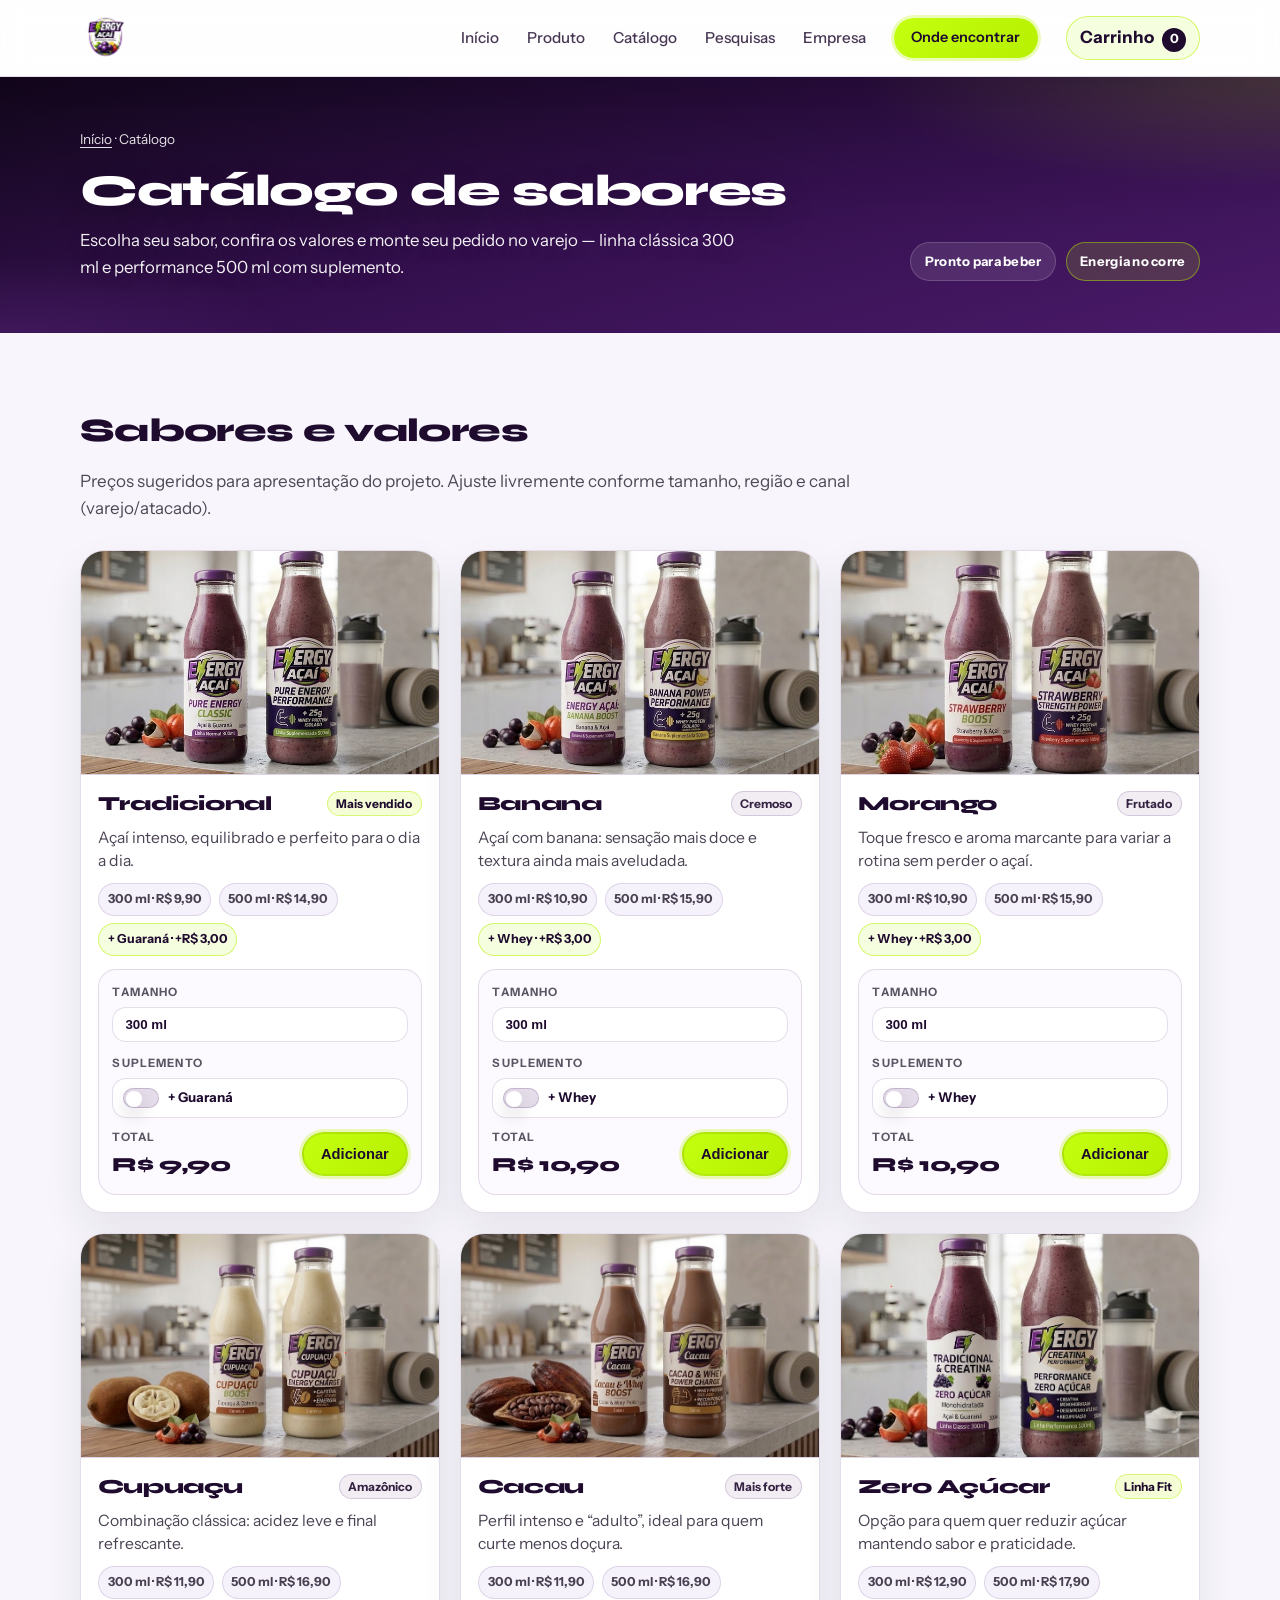
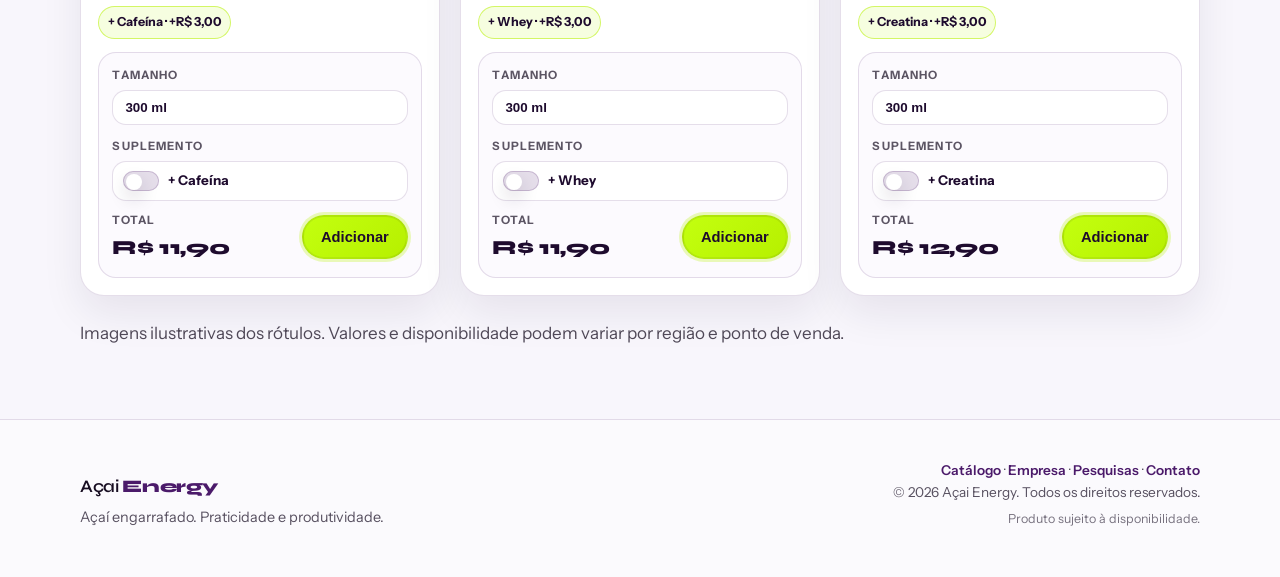
==== catalogo.html @ 5d950929 "Catalogo e pesquisas" ====
<!DOCTYPE html>
<html lang="pt-BR">
<head>
  <meta charset="UTF-8" />
  <meta name="viewport" content="width=device-width, initial-scale=1.0" />
  <meta name="description" content="Catálogo de sabores Açai Energy: opções, tamanhos e preços. Espaços prontos para adicionar imagens." />
  <title>Catálogo | Açai Energy</title>
  <link rel="preconnect" href="https://fonts.googleapis.com" />
  <link rel="preconnect" href="https://fonts.gstatic.com" crossorigin />
  <link href="https://fonts.googleapis.com/css2?family=Instrument+Sans:ital,wght@0,400..700;1,400..700&family=Syne:wght@500;600;700;800&display=swap" rel="stylesheet" />
  <link rel="stylesheet" href="css/styles.css" />
  <link rel="icon" href="data:image/svg+xml,<svg xmlns='http://www.w3.org/2000/svg' viewBox='0 0 32 32'><circle cx='16' cy='16' r='14' fill='%234c1f6d'/><path fill='%23bff400' d='M18 6l-2 8h4l-6 14 2-9H12l6-13z'/></svg>" />
</head>
<body class="page-catalogo">
  <a class="skip-link" href="#conteudo-principal">Pular para o conteúdo principal</a>

  <header class="site-header">
    <div class="wrap header-inner">
      <a class="logo" href="index.html" aria-label="Energy Açaí — página inicial">
        <img
          class="logo-img"
          src="assets/logo-energy-acai.png"
          width="200"
          height="200"
          alt="Energy Açaí — Do corpo para sua rotina."
        />
      </a>
      <nav class="nav" aria-label="Principal">
        <a href="index.html">Início</a>
        <a href="index.html#produto">Produto</a>
        <a href="catalogo.html" aria-current="page">Catálogo</a>
        <a href="pesquisas.html">Pesquisas</a>
        <a href="empresa.html">Empresa</a>
        <a class="nav-cta" href="index.html#contato">Onde encontrar</a>
        <button class="cart-link" type="button" id="cart-open" aria-label="Abrir carrinho">
          Carrinho <span class="cart-count" id="cart-count">0</span>
        </button>
      </nav>
      <button type="button" class="menu-toggle" aria-expanded="false" aria-label="Abrir menu">
        <span></span><span></span><span></span>
      </button>
    </div>
  </header>

  <main id="conteudo-principal">
    <header class="catalog-hero">
      <div class="wrap catalog-hero-inner">
        <div>
          <p class="page-breadcrumb"><a href="index.html">Início</a> · Catálogo</p>
          <h1>Catálogo de sabores</h1>
          <p class="catalog-sub">
            Escolha seu sabor, confira os valores e monte seu pedido no varejo — linha clássica 300 ml e performance 500 ml com suplemento.
          </p>
        </div>
        <div class="catalog-badges" aria-label="Destaques">
          <span class="badge">Pronto para beber</span>
          <span class="badge badge--lime">Energia no corre</span>
        </div>
      </div>
    </header>

    <section class="catalog-section" aria-labelledby="sabores-titulo">
      <div class="wrap">
        <h2 id="sabores-titulo" class="catalog-title">Sabores e valores</h2>
        <p class="catalog-intro">
          Preços sugeridos para apresentação do projeto. Ajuste livremente conforme tamanho, região e canal (varejo/atacado).
        </p>

        <div class="catalog-grid">
          <article class="catalog-card" data-flavor="Tradicional" data-base300="9.90" data-base500="14.90" data-supp-name="Guaraná" data-supp-extra="3.00">
            <div class="catalog-img-slot">
              <img src="assets/catalogo/tradicional.png" width="800" height="500" alt="Açai Energy Tradicional — garrafas 300 ml e 500 ml com guaraná" loading="lazy" decoding="async" />
            </div>
            <div class="catalog-card-body">
              <div class="catalog-card-top">
                <h3>Tradicional</h3>
                <span class="tag">Mais vendido</span>
              </div>
              <p class="catalog-desc">Açaí intenso, equilibrado e perfeito para o dia a dia.</p>
              <div class="catalog-price-chips" aria-label="Preços Tradicional">
                <span class="chip">300 ml · R$ 9,90</span>
                <span class="chip">500 ml · R$ 14,90</span>
                <span class="chip chip--supp">+ Guaraná · +R$ 3,00</span>
              </div>

              <form class="buy-box" aria-label="Comprar Tradicional no varejo">
                <div class="buy-row">
                  <label class="buy-field">
                    <span class="buy-label">Tamanho</span>
                    <select class="buy-select" name="size" aria-label="Tamanho">
                      <option value="300">300 ml</option>
                      <option value="500">500 ml</option>
                    </select>
                  </label>
                  <label class="buy-field buy-field--toggle">
                    <span class="buy-label">Suplemento</span>
                    <span class="toggle">
                      <input class="buy-supp" type="checkbox" name="supp" />
                      <span class="toggle-ui" aria-hidden="true"></span>
                      <span class="toggle-text">+ Guaraná</span>
                    </span>
                  </label>
                </div>
                <div class="buy-row buy-row--bottom">
                  <div class="buy-price" aria-label="Preço">
                    <span class="buy-price-label">Total</span>
                    <strong class="buy-price-value" data-price>R$ 9,90</strong>
                  </div>
                  <button class="btn btn-primary buy-btn" type="button" data-add-to-cart>Adicionar</button>
                </div>
              </form>
            </div>
          </article>

          <article class="catalog-card" data-flavor="Banana" data-base300="10.90" data-base500="15.90" data-supp-name="Whey" data-supp-extra="3.00">
            <div class="catalog-img-slot">
              <img src="assets/catalogo/banana.png" width="800" height="500" alt="Açai Energy Banana — garrafas com opção whey protein" loading="lazy" decoding="async" />
            </div>
            <div class="catalog-card-body">
              <div class="catalog-card-top">
                <h3>Banana</h3>
                <span class="tag tag--soft">Cremoso</span>
              </div>
              <p class="catalog-desc">Açaí com banana: sensação mais doce e textura ainda mais aveludada.</p>
              <div class="catalog-price-chips" aria-label="Preços Banana">
                <span class="chip">300 ml · R$ 10,90</span>
                <span class="chip">500 ml · R$ 15,90</span>
                <span class="chip chip--supp">+ Whey · +R$ 3,00</span>
              </div>

              <form class="buy-box" aria-label="Comprar Banana no varejo">
                <div class="buy-row">
                  <label class="buy-field">
                    <span class="buy-label">Tamanho</span>
                    <select class="buy-select" name="size" aria-label="Tamanho">
                      <option value="300">300 ml</option>
                      <option value="500">500 ml</option>
                    </select>
                  </label>
                  <label class="buy-field buy-field--toggle">
                    <span class="buy-label">Suplemento</span>
                    <span class="toggle">
                      <input class="buy-supp" type="checkbox" name="supp" />
                      <span class="toggle-ui" aria-hidden="true"></span>
                      <span class="toggle-text">+ Whey</span>
                    </span>
                  </label>
                </div>
                <div class="buy-row buy-row--bottom">
                  <div class="buy-price" aria-label="Preço">
                    <span class="buy-price-label">Total</span>
                    <strong class="buy-price-value" data-price>R$ 10,90</strong>
                  </div>
                  <button class="btn btn-primary buy-btn" type="button" data-add-to-cart>Adicionar</button>
                </div>
              </form>
            </div>
          </article>

          <article class="catalog-card" data-flavor="Morango" data-base300="10.90" data-base500="15.90" data-supp-name="Whey" data-supp-extra="3.00">
            <div class="catalog-img-slot">
              <img src="assets/catalogo/morango.png" width="800" height="500" alt="Açai Energy Morango — garrafas Strawberry Boost e Strength Power" loading="lazy" decoding="async" />
            </div>
            <div class="catalog-card-body">
              <div class="catalog-card-top">
                <h3>Morango</h3>
                <span class="tag tag--soft">Frutado</span>
              </div>
              <p class="catalog-desc">Toque fresco e aroma marcante para variar a rotina sem perder o açaí.</p>
              <div class="catalog-price-chips" aria-label="Preços Morango">
                <span class="chip">300 ml · R$ 10,90</span>
                <span class="chip">500 ml · R$ 15,90</span>
                <span class="chip chip--supp">+ Whey · +R$ 3,00</span>
              </div>

              <form class="buy-box" aria-label="Comprar Morango no varejo">
                <div class="buy-row">
                  <label class="buy-field">
                    <span class="buy-label">Tamanho</span>
                    <select class="buy-select" name="size" aria-label="Tamanho">
                      <option value="300">300 ml</option>
                      <option value="500">500 ml</option>
                    </select>
                  </label>
                  <label class="buy-field buy-field--toggle">
                    <span class="buy-label">Suplemento</span>
                    <span class="toggle">
                      <input class="buy-supp" type="checkbox" name="supp" />
                      <span class="toggle-ui" aria-hidden="true"></span>
                      <span class="toggle-text">+ Whey</span>
                    </span>
                  </label>
                </div>
                <div class="buy-row buy-row--bottom">
                  <div class="buy-price" aria-label="Preço">
                    <span class="buy-price-label">Total</span>
                    <strong class="buy-price-value" data-price>R$ 10,90</strong>
                  </div>
                  <button class="btn btn-primary buy-btn" type="button" data-add-to-cart>Adicionar</button>
                </div>
              </form>
            </div>
          </article>

          <article class="catalog-card" data-flavor="Cupuaçu" data-base300="11.90" data-base500="16.90" data-supp-name="Cafeína" data-supp-extra="3.00">
            <div class="catalog-img-slot">
              <img src="assets/catalogo/cupuacu.png" width="800" height="500" alt="Açai Energy Cupuaçu — garrafas com cafeína" loading="lazy" decoding="async" />
            </div>
            <div class="catalog-card-body">
              <div class="catalog-card-top">
                <h3>Cupuaçu</h3>
                <span class="tag tag--soft">Amazônico</span>
              </div>
              <p class="catalog-desc">Combinação clássica: acidez leve e final refrescante.</p>
              <div class="catalog-price-chips" aria-label="Preços Cupuaçu">
                <span class="chip">300 ml · R$ 11,90</span>
                <span class="chip">500 ml · R$ 16,90</span>
                <span class="chip chip--supp">+ Cafeína · +R$ 3,00</span>
              </div>

              <form class="buy-box" aria-label="Comprar Cupuaçu no varejo">
                <div class="buy-row">
                  <label class="buy-field">
                    <span class="buy-label">Tamanho</span>
                    <select class="buy-select" name="size" aria-label="Tamanho">
                      <option value="300">300 ml</option>
                      <option value="500">500 ml</option>
                    </select>
                  </label>
                  <label class="buy-field buy-field--toggle">
                    <span class="buy-label">Suplemento</span>
                    <span class="toggle">
                      <input class="buy-supp" type="checkbox" name="supp" />
                      <span class="toggle-ui" aria-hidden="true"></span>
                      <span class="toggle-text">+ Cafeína</span>
                    </span>
                  </label>
                </div>
                <div class="buy-row buy-row--bottom">
                  <div class="buy-price" aria-label="Preço">
                    <span class="buy-price-label">Total</span>
                    <strong class="buy-price-value" data-price>R$ 11,90</strong>
                  </div>
                  <button class="btn btn-primary buy-btn" type="button" data-add-to-cart>Adicionar</button>
                </div>
              </form>
            </div>
          </article>

          <article class="catalog-card" data-flavor="Cacau" data-base300="11.90" data-base500="16.90" data-supp-name="Whey" data-supp-extra="3.00">
            <div class="catalog-img-slot">
              <img src="assets/catalogo/cacau.png" width="800" height="500" alt="Açai Energy Cacau — garrafas com whey protein" loading="lazy" decoding="async" />
            </div>
            <div class="catalog-card-body">
              <div class="catalog-card-top">
                <h3>Cacau</h3>
                <span class="tag tag--soft">Mais forte</span>
              </div>
              <p class="catalog-desc">Perfil intenso e “adulto”, ideal para quem curte menos doçura.</p>
              <div class="catalog-price-chips" aria-label="Preços Cacau">
                <span class="chip">300 ml · R$ 11,90</span>
                <span class="chip">500 ml · R$ 16,90</span>
                <span class="chip chip--supp">+ Whey · +R$ 3,00</span>
              </div>

              <form class="buy-box" aria-label="Comprar Cacau no varejo">
                <div class="buy-row">
                  <label class="buy-field">
                    <span class="buy-label">Tamanho</span>
                    <select class="buy-select" name="size" aria-label="Tamanho">
                      <option value="300">300 ml</option>
                      <option value="500">500 ml</option>
                    </select>
                  </label>
                  <label class="buy-field buy-field--toggle">
                    <span class="buy-label">Suplemento</span>
                    <span class="toggle">
                      <input class="buy-supp" type="checkbox" name="supp" />
                      <span class="toggle-ui" aria-hidden="true"></span>
                      <span class="toggle-text">+ Whey</span>
                    </span>
                  </label>
                </div>
                <div class="buy-row buy-row--bottom">
                  <div class="buy-price" aria-label="Preço">
                    <span class="buy-price-label">Total</span>
                    <strong class="buy-price-value" data-price>R$ 11,90</strong>
                  </div>
                  <button class="btn btn-primary buy-btn" type="button" data-add-to-cart>Adicionar</button>
                </div>
              </form>
            </div>
          </article>

          <article class="catalog-card" data-flavor="Zero Açúcar" data-base300="12.90" data-base500="17.90" data-supp-name="Creatina" data-supp-extra="3.00">
            <div class="catalog-img-slot">
              <img src="assets/catalogo/zero-acucar.png" width="800" height="500" alt="Açai Energy Zero Açúcar — linha com creatina" loading="lazy" decoding="async" />
            </div>
            <div class="catalog-card-body">
              <div class="catalog-card-top">
                <h3>Zero Açúcar</h3>
                <span class="tag">Linha Fit</span>
              </div>
              <p class="catalog-desc">Opção para quem quer reduzir açúcar mantendo sabor e praticidade.</p>
              <div class="catalog-price-chips" aria-label="Preços Zero Açúcar">
                <span class="chip">300 ml · R$ 12,90</span>
                <span class="chip">500 ml · R$ 17,90</span>
                <span class="chip chip--supp">+ Creatina · +R$ 3,00</span>
              </div>

              <form class="buy-box" aria-label="Comprar Zero Açúcar no varejo">
                <div class="buy-row">
                  <label class="buy-field">
                    <span class="buy-label">Tamanho</span>
                    <select class="buy-select" name="size" aria-label="Tamanho">
                      <option value="300">300 ml</option>
                      <option value="500">500 ml</option>
                    </select>
                  </label>
                  <label class="buy-field buy-field--toggle">
                    <span class="buy-label">Suplemento</span>
                    <span class="toggle">
                      <input class="buy-supp" type="checkbox" name="supp" />
                      <span class="toggle-ui" aria-hidden="true"></span>
                      <span class="toggle-text">+ Creatina</span>
                    </span>
                  </label>
                </div>
                <div class="buy-row buy-row--bottom">
                  <div class="buy-price" aria-label="Preço">
                    <span class="buy-price-label">Total</span>
                    <strong class="buy-price-value" data-price>R$ 12,90</strong>
                  </div>
                  <button class="btn btn-primary buy-btn" type="button" data-add-to-cart>Adicionar</button>
                </div>
              </form>
            </div>
          </article>
        </div>

        <p class="catalog-intro" style="margin-top: 1.5rem; margin-bottom: 0;">
          Imagens ilustrativas dos rótulos. Valores e disponibilidade podem variar por região e ponto de venda.
        </p>
      </div>
    </section>
  </main>

  <aside class="cart-drawer" id="cart-drawer" aria-label="Carrinho" aria-hidden="true">
    <div class="cart-panel" role="dialog" aria-modal="true" aria-labelledby="cart-title">
      <div class="cart-header">
        <h2 id="cart-title">Carrinho (varejo)</h2>
        <button class="cart-close" type="button" id="cart-close" aria-label="Fechar carrinho">Fechar</button>
      </div>

      <div class="cart-body">
        <ul class="cart-items" id="cart-items" aria-label="Itens do carrinho"></ul>

        <div class="cart-summary" aria-label="Resumo">
          <div class="cart-total">
            <span>Total</span>
            <strong id="cart-total">R$ 0,00</strong>
          </div>
          <p class="cart-hint">Finalização via WhatsApp (sem pagamento integrado).</p>
        </div>

        <form class="checkout" id="checkout" aria-label="Dados para entrega">
          <div class="checkout-grid">
            <label class="checkout-field">
              <span>Nome</span>
              <input type="text" name="nome" placeholder="Seu nome" autocomplete="name" />
            </label>
            <label class="checkout-field">
              <span>Telefone</span>
              <input type="tel" name="telefone" placeholder="(DDD) 9xxxx-xxxx" autocomplete="tel" />
            </label>
            <label class="checkout-field checkout-field--full">
              <span>Endereço</span>
              <input type="text" name="endereco" placeholder="Rua, número, bairro, cidade" autocomplete="street-address" />
            </label>
          </div>

          <div class="checkout-actions">
            <button class="btn btn-ghost" type="button" id="cart-clear">Limpar</button>
            <button class="btn btn-primary" type="button" id="checkout-whatsapp">Finalizar no WhatsApp</button>
          </div>
          <p class="checkout-note">
            Dica: troque o número do WhatsApp no arquivo <code>js/main.js</code> quando tiver o contato oficial.
          </p>
        </form>
      </div>
    </div>
  </aside>

  <footer class="site-footer">
    <div class="wrap footer-grid">
      <div class="footer-brand">
        <span class="logo-text logo-text--footer">Açai <strong>Energy</strong></span>
        <p class="footer-tag">Açaí engarrafado. Praticidade e produtividade.</p>
      </div>
      <div class="footer-meta">
        <p><a href="catalogo.html">Catálogo</a> · <a href="empresa.html">Empresa</a> · <a href="pesquisas.html">Pesquisas</a> · <a href="index.html#contato">Contato</a></p>
        <p>© <span id="year"></span> Açai Energy. Todos os direitos reservados.</p>
        <p class="footer-small">Produto sujeito à disponibilidade.</p>
      </div>
    </div>
  </footer>

  <script src="js/main.js"></script>
</body>
</html>
---- css/styles.css ----
/* Açai Energy — design tokens (paleta alinhada à logo Energy Açaí) */
:root {
  --purple-deep: #1e0b2e;
  --purple: #4b1a6a;
  --purple-soft: #7a39a3;
  --purple-mid: #34104e;
  --lime: #b7f000;
  --lime-dim: #7fb514;
  --white: #ffffff;
  --ink: #180e22;
  --muted: rgba(24, 14, 34, 0.72);
  --surface: #f8f6fc;
  --surface-soft: #f1ecf9;
  --stroke: rgba(75, 26, 106, 0.14);
  --radius: 14px;
  --radius-lg: 24px;
  --shadow: 0 24px 60px rgba(30, 11, 46, 0.28);
  --glow: 0 0 0 3px rgba(183, 240, 0, 0.28);
  --font-display: "Syne", system-ui, sans-serif;
  --font-body: "Instrument Sans", system-ui, sans-serif;
  --header-h: 76px;
}

*,
*::before,
*::after {
  box-sizing: border-box;
}

html {
  scroll-behavior: smooth;
}

body {
  margin: 0;
  font-family: var(--font-body);
  font-size: 1.0625rem;
  line-height: 1.6;
  color: var(--ink);
  background:
    radial-gradient(ellipse at top right, rgba(183, 240, 0, 0.08), transparent 40%),
    radial-gradient(ellipse at bottom left, rgba(122, 57, 163, 0.12), transparent 50%),
    var(--surface);
  -webkit-font-smoothing: antialiased;
}

img {
  max-width: 100%;
  height: auto;
  display: block;
}

a {
  color: inherit;
  text-decoration: none;
}

.wrap {
  width: min(1120px, 100% - 2.5rem);
  margin-inline: auto;
}

/* Header */
.site-header {
  position: sticky;
  top: 0;
  z-index: 100;
  background: color-mix(in srgb, var(--white) 90%, transparent);
  backdrop-filter: blur(12px);
  border-bottom: 1px solid var(--stroke);
  box-shadow: 0 10px 24px rgba(30, 11, 46, 0.06);
}

.header-inner {
  display: flex;
  align-items: center;
  justify-content: space-between;
  min-height: var(--header-h);
  gap: 1rem;
}

.logo {
  display: flex;
  align-items: center;
  line-height: 0;
}

.logo-img {
  height: 52px;
  width: auto;
  object-fit: contain;
  display: block;
}

.nav {
  display: flex;
  align-items: center;
  gap: 1.75rem;
}

.nav a:not(.nav-cta) {
  font-weight: 500;
  font-size: 0.95rem;
  color: color-mix(in srgb, var(--purple-deep) 82%, white);
  transition: color 0.2s;
}

.nav a:not(.nav-cta):hover {
  color: var(--purple);
}

.nav-cta {
  font-weight: 600;
  font-size: 0.9rem;
  padding: 0.55rem 1.1rem;
  border-radius: 999px;
  background: linear-gradient(135deg, #c3ff0f 0%, var(--lime) 100%);
  color: var(--purple-deep) !important;
  box-shadow: var(--glow);
  transition: transform 0.2s, box-shadow 0.2s, filter 0.2s;
}

.nav-cta:hover {
  transform: translateY(-1px);
  box-shadow: 0 8px 28px rgba(183, 240, 0, 0.45);
  filter: saturate(1.05);
}

.menu-toggle {
  display: none;
  flex-direction: column;
  gap: 5px;
  padding: 0.5rem;
  border: none;
  background: transparent;
  cursor: pointer;
}

.menu-toggle span {
  display: block;
  width: 22px;
  height: 2px;
  background: var(--ink);
  border-radius: 2px;
  transition: transform 0.25s, opacity 0.25s;
}


/* Hero */
.hero {
  position: relative;
  padding: clamp(2.5rem, 6vw, 5rem) 0 clamp(4rem, 10vw, 7rem);
  overflow: hidden;
}

.hero-bg {
  position: absolute;
  inset: 0;
  background:
    radial-gradient(ellipse 75% 55% at 72% 5%, rgba(76, 31, 109, 0.2), transparent 52%),
    radial-gradient(ellipse 45% 38% at 8% 85%, rgba(183, 240, 0, 0.2), transparent 48%),
    linear-gradient(180deg, var(--surface) 0%, color-mix(in srgb, var(--surface) 78%, var(--purple)) 100%);
  pointer-events: none;
}

.hero-grid {
  position: relative;
  display: grid;
  grid-template-columns: 1fr 1fr;
  gap: 3rem;
  align-items: center;
}

.eyebrow {
  font-size: 0.8rem;
  font-weight: 700;
  text-transform: uppercase;
  letter-spacing: 0.14em;
  color: color-mix(in srgb, var(--purple-soft) 78%, var(--purple-deep));
  margin: 0 0 0.75rem;
}

.hero-copy h1 {
  font-family: var(--font-display);
  font-size: clamp(2.35rem, 4.5vw, 3.65rem);
  font-weight: 800;
  line-height: 1.05;
  letter-spacing: -0.03em;
  margin: 0 0 1.25rem;
  color: var(--purple-deep);
}

.hl {
  background: linear-gradient(120deg, var(--lime) 0%, color-mix(in srgb, var(--lime) 70%, white) 100%);
  padding: 0 0.12em;
  border-radius: 0.08em;
  box-decoration-break: clone;
  -webkit-box-decoration-break: clone;
}

.lead {
  font-size: 1.125rem;
  color: color-mix(in srgb, var(--ink) 74%, white);
  max-width: 34ch;
  margin: 0 0 1.75rem;
}

.hero-actions {
  display: flex;
  flex-wrap: wrap;
  gap: 0.75rem;
  margin-bottom: 2rem;
}

.btn {
  display: inline-flex;
  align-items: center;
  justify-content: center;
  padding: 0.85rem 1.35rem;
  border-radius: 999px;
  font-weight: 600;
  font-size: 0.95rem;
  border: 2px solid transparent;
  transition: transform 0.2s, background 0.2s, border-color 0.2s, color 0.2s;
  cursor: pointer;
}

.btn-primary {
  background: linear-gradient(135deg, #c3ff0f 0%, var(--lime) 100%);
  color: var(--purple-deep);
  border-color: rgba(24, 14, 34, 0.08);
  box-shadow: var(--glow);
}

.btn-primary:hover {
  background: #d2ff3e;
  border-color: rgba(24, 14, 34, 0.12);
  transform: translateY(-2px);
}

.btn-ghost {
  background: color-mix(in srgb, var(--white) 82%, transparent);
  border-color: var(--stroke);
  color: var(--purple-deep);
}

.btn-ghost:hover {
  border-color: color-mix(in srgb, var(--purple) 55%, black);
  background: rgba(76, 31, 109, 0.08);
}

.btn-lg {
  padding: 1rem 1.5rem;
  font-size: 1rem;
}

.hero-stats {
  list-style: none;
  padding: 0;
  margin: 0;
  display: flex;
  flex-wrap: wrap;
  gap: 1.25rem 2rem;
  font-size: 0.9rem;
  color: var(--muted);
}

.hero-stats strong {
  color: var(--purple);
  font-weight: 700;
}

/* Hero — logo PNG (substitui ilustração da garrafa) */
.hero-visual {
  position: relative;
  display: flex;
  align-items: center;
  justify-content: center;
  min-height: clamp(280px, 42vw, 400px);
}

.hero-visual-img {
  position: relative;
  z-index: 2;
  width: min(100%, clamp(220px, 32vw, 340px));
  height: auto;
  object-fit: contain;
  filter: drop-shadow(var(--shadow));
  animation: float 5s ease-in-out infinite;
}

@keyframes float {
  0%,
  100% {
    transform: translateY(0);
  }
  50% {
    transform: translateY(-10px);
  }
}

.orb {
  position: absolute;
  border-radius: 50%;
  filter: blur(40px);
  opacity: 0.55;
  z-index: 1;
}

.orb-1 {
  width: 200px;
  height: 200px;
  background: var(--purple-soft);
  top: 10%;
  right: 5%;
}

.orb-2 {
  width: 160px;
  height: 160px;
  background: var(--lime);
  bottom: 15%;
  left: 0;
  opacity: 0.35;
}

/* Sections */
.section {
  padding: clamp(3.5rem, 8vw, 6rem) 0;
}

.section-head {
  max-width: 640px;
  margin-bottom: 2.75rem;
}

.section-head--center {
  text-align: center;
  margin-inline: auto;
}

.section-head h2 {
  font-family: var(--font-display);
  font-size: clamp(1.75rem, 3vw, 2.35rem);
  font-weight: 800;
  letter-spacing: -0.02em;
  color: var(--purple-deep);
  margin: 0 0 0.75rem;
}

.section-sub {
  margin: 0;
  color: var(--muted);
  font-size: 1.05rem;
}

.product {
  background: linear-gradient(180deg, var(--white) 0%, var(--surface-soft) 100%);
}

.product-grid {
  display: grid;
  grid-template-columns: repeat(3, 1fr);
  gap: 1.25rem;
}

.card {
  background: var(--white);
  border-radius: var(--radius-lg);
  padding: 1.75rem;
  border: 1px solid var(--stroke);
  border-top: 4px solid var(--lime);
  transition: transform 0.25s, box-shadow 0.25s;
}

.card:hover {
  transform: translateY(-4px);
  box-shadow: 0 20px 40px rgba(30, 11, 46, 0.12);
}

.card-icon {
  font-size: 1.25rem;
  color: var(--lime-dim);
  margin-bottom: 0.75rem;
}

.card-feature h3 {
  font-family: var(--font-display);
  font-size: 1.2rem;
  margin: 0 0 0.5rem;
  color: var(--purple-deep);
}

.card-feature p {
  margin: 0;
  font-size: 0.98rem;
  color: var(--muted);
}

/* Why */
.why {
  background: linear-gradient(155deg, #160823 0%, var(--purple-mid) 42%, var(--purple) 100%);
  color: var(--white);
}

.why .eyebrow {
  color: color-mix(in srgb, var(--lime) 85%, white);
}

.why-inner {
  display: grid;
  grid-template-columns: 1fr 1fr;
  gap: 3rem;
  align-items: center;
}

.why-copy h2 {
  font-family: var(--font-display);
  font-size: clamp(1.75rem, 3vw, 2.25rem);
  font-weight: 800;
  margin: 0 0 1rem;
  color: var(--white);
}

.why-copy > p {
  margin: 0 0 1.5rem;
  opacity: 0.9;
  max-width: 48ch;
}

.checklist {
  list-style: none;
  padding: 0;
  margin: 0;
}

.checklist li {
  position: relative;
  padding-left: 1.75rem;
  margin-bottom: 0.75rem;
  opacity: 0.92;
}

.checklist li::before {
  content: "";
  position: absolute;
  left: 0;
  top: 0.45em;
  width: 10px;
  height: 10px;
  border-radius: 50%;
  background: var(--lime);
  box-shadow: 0 0 0 3px rgba(191, 244, 0, 0.28);
}

.why-panel {
  display: flex;
  justify-content: flex-end;
}

.quote {
  margin: 0;
  padding: 2rem;
  background: rgba(255, 255, 255, 0.1);
  border-radius: var(--radius-lg);
  border: 1px solid rgba(183, 240, 0, 0.35);
  max-width: 420px;
  box-shadow: inset 0 0 0 1px rgba(255, 255, 255, 0.08);
}

.quote p {
  font-family: var(--font-display);
  font-size: 1.25rem;
  font-weight: 600;
  line-height: 1.35;
  margin: 0 0 1rem;
  font-style: italic;
}

.quote footer {
  font-size: 0.85rem;
  opacity: 0.65;
}

/* Rhythm */
.rhythm {
  background: linear-gradient(180deg, var(--surface-soft) 0%, var(--surface) 100%);
}

.timeline {
  display: grid;
  grid-template-columns: repeat(3, 1fr);
  gap: 1.5rem;
}

.timeline-item {
  padding: 1.75rem;
  background: var(--white);
  border-radius: var(--radius-lg);
  border: 1px solid var(--stroke);
  position: relative;
  overflow: hidden;
}

.timeline-item::before {
  content: "";
  position: absolute;
  top: 0;
  left: 0;
  right: 0;
  height: 4px;
  background: linear-gradient(90deg, var(--purple-deep), var(--purple), var(--lime));
}

.time {
  display: inline-block;
  font-size: 0.75rem;
  font-weight: 700;
  text-transform: uppercase;
  letter-spacing: 0.1em;
  color: var(--purple-soft);
  margin-bottom: 0.5rem;
}

.timeline-item h3 {
  font-family: var(--font-display);
  font-size: 1.15rem;
  margin: 0 0 0.5rem;
  color: var(--purple-deep);
}

.timeline-item p {
  margin: 0;
  font-size: 0.95rem;
  color: var(--muted);
}

/* CTA */
.cta {
  padding-bottom: clamp(4rem, 10vw, 6rem);
}

.cta-box {
  display: flex;
  flex-wrap: wrap;
  align-items: center;
  justify-content: space-between;
  gap: 2rem;
  padding: clamp(2rem, 5vw, 3rem);
  background: linear-gradient(135deg, #14071f 0%, var(--purple-deep) 34%, var(--purple) 100%);
  border-radius: var(--radius-lg);
  color: var(--white);
  box-shadow: var(--shadow);
  border: 1px solid rgba(183, 240, 0, 0.35);
}

.cta-copy {
  flex: 1 1 320px;
}

.cta-copy h2 {
  font-family: var(--font-display);
  font-size: clamp(1.5rem, 2.5vw, 2rem);
  font-weight: 800;
  margin: 0 0 0.5rem;
  line-height: 1.15;
}

.cta-copy p {
  margin: 0;
  opacity: 0.92;
  max-width: 42ch;
}

.cta-actions {
  flex: 0 1 auto;
  text-align: right;
}

.cta-actions .btn-primary {
  background: linear-gradient(135deg, #c3ff0f 0%, var(--lime) 100%);
  color: var(--purple-deep);
  border-color: rgba(24, 14, 34, 0.08);
}

.cta-actions .btn-primary:hover {
  background: var(--white);
  border-color: var(--white);
  color: var(--purple-deep);
}

.cta-note {
  margin: 0.75rem 0 0;
  font-size: 0.8rem;
  opacity: 0.75;
  max-width: 280px;
  margin-left: auto;
}

/* Footer */
.site-footer {
  padding: 2.5rem 0 3rem;
  border-top: 1px solid var(--stroke);
  background: color-mix(in srgb, var(--white) 72%, var(--surface-soft));
}

.footer-grid {
  display: flex;
  flex-wrap: wrap;
  justify-content: space-between;
  gap: 1.5rem;
  align-items: flex-end;
}

.logo-text--footer {
  font-family: var(--font-display);
  font-size: 1.1rem;
  font-weight: 600;
  letter-spacing: -0.02em;
}

.logo-text--footer strong {
  color: var(--purple);
  font-weight: 800;
}

.footer-tag {
  margin: 0.35rem 0 0;
  font-size: 0.9rem;
  color: var(--muted);
}

.footer-meta {
  text-align: right;
}

.footer-meta p {
  margin: 0;
  font-size: 0.85rem;
  color: var(--muted);
}

.footer-meta a {
  color: var(--purple);
  font-weight: 600;
}

.footer-meta a:hover {
  text-decoration: underline;
  text-underline-offset: 3px;
}

.footer-small {
  margin-top: 0.35rem !important;
  font-size: 0.78rem !important;
  opacity: 0.8;
}

/* Mobile */
@media (max-width: 900px) {
  .hero-grid,
  .why-inner,
  .product-grid,
  .timeline {
    grid-template-columns: 1fr;
  }

  .hero-visual {
    min-height: 300px;
    order: -1;
  }

  .why-panel {
    justify-content: flex-start;
  }

  .cta-actions {
    text-align: left;
  }

  .cta-note {
    margin-left: 0;
  }

  .footer-meta {
    text-align: left;
  }

  .nav {
    display: none;
  }

  .menu-toggle {
    display: flex;
  }

  .site-header.nav-open .nav {
    display: flex;
    flex-direction: column;
    position: absolute;
    top: var(--header-h);
    left: 0;
    right: 0;
    background: var(--white);
    padding: 1.25rem 1.5rem 1.5rem;
    border-bottom: 1px solid rgba(76, 31, 109, 0.1);
    gap: 1rem;
    box-shadow: 0 16px 40px rgba(30, 11, 46, 0.12);
  }

  .site-header.nav-open .menu-toggle span:nth-child(1) {
    transform: translateY(7px) rotate(45deg);
  }

  .site-header.nav-open .menu-toggle span:nth-child(2) {
    opacity: 0;
  }

  .site-header.nav-open .menu-toggle span:nth-child(3) {
    transform: translateY(-7px) rotate(-45deg);
  }
}

@media (prefers-reduced-motion: reduce) {
  html {
    scroll-behavior: auto;
  }

  .hero-visual-img {
    animation: none;
  }

  .btn,
  .card {
    transition: none;
  }
}

/* Acessibilidade — foco visível (WCAG 2.4.7) */
a:focus-visible,
button:focus-visible {
  outline: 3px solid var(--lime);
  outline-offset: 3px;
}

.nav-cta:focus-visible {
  outline-color: var(--purple-deep);
}

/* Skip link (WCAG 2.4.1 — bypass blocks) */
.skip-link {
  position: absolute;
  top: -120px;
  left: 50%;
  transform: translateX(-50%);
  z-index: 10000;
  padding: 0.65rem 1.25rem;
  border-radius: 999px;
  font-weight: 600;
  font-size: 0.9rem;
  background: var(--purple-deep);
  color: var(--white);
  box-shadow: 0 8px 24px rgba(30, 11, 46, 0.35);
  transition: top 0.2s ease;
}

.skip-link:focus,
.skip-link:focus-visible {
  top: 0.75rem;
  outline-offset: 4px;
}

/* Página Empresa */
.page-empresa {
  background: var(--surface);
}

.page-hero {
  position: relative;
  padding: clamp(2.5rem, 6vw, 4rem) 0 clamp(2rem, 4vw, 3rem);
  background: linear-gradient(165deg, #14071f 0%, var(--purple-mid) 50%, var(--purple) 100%);
  color: var(--white);
  overflow: hidden;
}

.page-hero::after {
  content: "";
  position: absolute;
  inset: 0;
  background:
    radial-gradient(ellipse 60% 80% at 100% 0%, rgba(191, 244, 0, 0.14), transparent 55%),
    linear-gradient(180deg, rgba(0, 0, 0, 0.14) 0%, rgba(0, 0, 0, 0.08) 55%, transparent 100%);
  pointer-events: none;
}

.page-hero .wrap {
  position: relative;
  z-index: 1;
}

.page-hero h1 {
  font-family: var(--font-display);
  font-size: clamp(1.85rem, 3.5vw, 2.75rem);
  font-weight: 800;
  letter-spacing: -0.03em;
  margin: 0 0 0.75rem;
  line-height: 1.1;
  text-shadow: 0 10px 30px rgba(0, 0, 0, 0.22);
}

.page-hero .lead {
  margin: 0;
  max-width: 52ch;
  opacity: 1;
  font-size: 1.08rem;
  color: rgba(255, 255, 255, 0.94);
  text-shadow: 0 8px 26px rgba(0, 0, 0, 0.18);
}

.page-breadcrumb {
  margin: 0 0 1rem;
  font-size: 0.85rem;
  opacity: 1;
  color: rgba(255, 255, 255, 0.88);
}

.page-breadcrumb a {
  text-decoration: underline;
  text-underline-offset: 3px;
}

.page-breadcrumb a:hover {
  color: var(--lime);
}

.page-section {
  padding: clamp(2.5rem, 5vw, 4rem) 0;
}

.page-section--alt {
  background: linear-gradient(180deg, var(--white) 0%, var(--surface-soft) 100%);
}

.page-section h2 {
  font-family: var(--font-display);
  font-size: clamp(1.45rem, 2.5vw, 1.85rem);
  font-weight: 800;
  color: var(--purple-deep);
  margin: 0 0 1.25rem;
  letter-spacing: -0.02em;
}

.page-section .section-intro {
  margin: 0 0 1.75rem;
  max-width: 65ch;
  color: rgba(26, 15, 36, 0.78);
  font-size: 1rem;
}

.mvv-grid {
  display: grid;
  grid-template-columns: repeat(3, 1fr);
  gap: 1.25rem;
}

.mvv-card {
  background: var(--white);
  border: 1px solid var(--stroke);
  border-radius: var(--radius-lg);
  padding: 1.5rem 1.65rem;
  border-top: 4px solid var(--lime);
}

.page-section--alt .mvv-card {
  background: var(--white);
}

.mvv-card h3 {
  font-family: var(--font-display);
  font-size: 1.15rem;
  margin: 0 0 0.65rem;
  color: var(--purple);
}

.mvv-card p,
.mvv-card ul {
  margin: 0;
  font-size: 0.98rem;
  color: var(--muted);
}

.mvv-card ul {
  padding-left: 1.15rem;
}

.mvv-card li + li {
  margin-top: 0.4rem;
}

.ux-table-wrap {
  overflow-x: auto;
  border-radius: var(--radius-lg);
  border: 1px solid var(--stroke);
  background: var(--white);
}

.ux-table {
  width: 100%;
  border-collapse: collapse;
  font-size: 0.95rem;
}

.ux-table th,
.ux-table td {
  padding: 0.85rem 1rem;
  text-align: left;
  vertical-align: top;
  border-bottom: 1px solid rgba(76, 31, 109, 0.08);
}

.ux-table th {
  font-family: var(--font-display);
  font-weight: 700;
  font-size: 0.82rem;
  text-transform: uppercase;
  letter-spacing: 0.06em;
  color: var(--purple);
  background: color-mix(in srgb, var(--surface-soft) 85%, white);
}

.ux-table tr:last-child td {
  border-bottom: none;
}

.ux-table td:first-child {
  font-weight: 600;
  color: var(--purple-deep);
  white-space: nowrap;
}

.ux-ref {
  font-size: 0.88rem;
  color: var(--muted);
}

.refs-block {
  background: var(--white);
  border: 1px solid var(--stroke);
  border-radius: var(--radius-lg);
  padding: 1.5rem 1.75rem;
  max-width: 720px;
}

.refs-block h3 {
  font-family: var(--font-display);
  font-size: 1.05rem;
  margin: 0 0 0.75rem;
  color: var(--purple-deep);
}

.refs-block ol {
  margin: 0;
  padding-left: 1.25rem;
  color: var(--muted);
  font-size: 0.92rem;
  line-height: 1.55;
}

.refs-block li + li {
  margin-top: 0.65rem;
}

.ref-ia-rule {
  margin-top: 1.25rem;
  padding: 1rem 1.1rem;
  border-radius: var(--radius);
  background: color-mix(in srgb, var(--lime) 12%, transparent);
  border: 1px solid rgba(191, 244, 0, 0.45);
  font-size: 0.9rem;
  color: var(--ink);
}

.ref-ia-rule strong {
  color: var(--purple-deep);
}

.page-footer-actions {
  margin-top: 2rem;
  display: flex;
  flex-wrap: wrap;
  gap: 0.75rem;
}

@media (max-width: 900px) {
  .mvv-grid {
    grid-template-columns: 1fr;
  }

  .ux-table td:first-child {
    white-space: normal;
  }
}

/* Página Catálogo */
.page-catalogo {
  background: var(--surface);
}

/* Página Pesquisas */
.page-pesquisas {
  background: var(--surface);
}

.page-hero--surveys {
  background: linear-gradient(165deg, #14071f 0%, var(--purple-mid) 50%, var(--purple) 100%);
}

.surveys-config code {
  user-select: all;
}

.surveys-grid {
  margin-top: 1.25rem;
  display: grid;
  grid-template-columns: repeat(3, 1fr);
  gap: 1.25rem;
}

.survey-card {
  background: var(--white);
  border-radius: var(--radius-lg);
  border: 1px solid var(--stroke);
  border-top: 4px solid var(--lime);
  padding: 1.25rem;
  box-shadow: 0 18px 40px rgba(30, 11, 46, 0.08);
  display: flex;
  flex-direction: column;
  gap: 0.75rem;
}

.survey-top {
  display: flex;
  align-items: flex-start;
  justify-content: space-between;
  gap: 0.75rem;
}

.survey-card h3 {
  margin: 0;
  font-family: var(--font-display);
  font-size: 1.15rem;
  font-weight: 800;
  letter-spacing: -0.02em;
  color: var(--purple-deep);
  line-height: 1.1;
}

.survey-desc {
  margin: 0;
  color: color-mix(in srgb, var(--ink) 78%, white);
  font-size: 0.98rem;
  line-height: 1.5;
  display: -webkit-box;
  -webkit-line-clamp: 3;
  -webkit-box-orient: vertical;
  overflow: hidden;
  min-height: calc(3 * 1.5em);
}

.survey-btn {
  width: 100%;
  justify-content: center;
  margin-top: auto;
}

@media (max-width: 900px) {
  .surveys-grid {
    grid-template-columns: 1fr;
  }

  .survey-top,
  .catalog-card-top {
    flex-direction: column;
    align-items: flex-start;
  }

  .tag {
    max-width: 100%;
  }
}

.catalog-hero {
  position: relative;
  padding: clamp(2.25rem, 5vw, 3.25rem) 0;
  background: linear-gradient(165deg, #14071f 0%, var(--purple-mid) 52%, var(--purple) 100%);
  color: var(--white);
  overflow: hidden;
}

.catalog-hero::after {
  content: "";
  position: absolute;
  inset: 0;
  background:
    radial-gradient(ellipse 60% 80% at 100% 0%, rgba(183, 240, 0, 0.16), transparent 55%),
    radial-gradient(ellipse 40% 55% at 0% 100%, rgba(122, 57, 163, 0.22), transparent 55%),
    linear-gradient(180deg, rgba(0, 0, 0, 0.16) 0%, transparent 60%);
  pointer-events: none;
}

.catalog-hero-inner {
  position: relative;
  z-index: 1;
  display: flex;
  align-items: flex-end;
  justify-content: space-between;
  gap: 1.5rem;
  flex-wrap: wrap;
}

.catalog-hero h1 {
  font-family: var(--font-display);
  font-size: clamp(1.85rem, 3.5vw, 2.75rem);
  font-weight: 800;
  letter-spacing: -0.03em;
  margin: 0 0 0.75rem;
  line-height: 1.1;
  text-shadow: 0 10px 30px rgba(0, 0, 0, 0.22);
}

.catalog-sub {
  margin: 0;
  max-width: 60ch;
  color: rgba(255, 255, 255, 0.94);
  text-shadow: 0 8px 26px rgba(0, 0, 0, 0.18);
  font-size: 1.05rem;
}

.catalog-badges {
  display: flex;
  flex-wrap: wrap;
  gap: 0.6rem;
}

.badge {
  display: inline-flex;
  align-items: center;
  padding: 0.5rem 0.85rem;
  border-radius: 999px;
  font-weight: 700;
  font-size: 0.82rem;
  letter-spacing: 0.02em;
  background: rgba(255, 255, 255, 0.1);
  border: 1px solid rgba(255, 255, 255, 0.16);
}

.badge--lime {
  background: rgba(183, 240, 0, 0.14);
  border-color: rgba(183, 240, 0, 0.45);
}

.catalog-section {
  padding: clamp(2.75rem, 6vw, 4.5rem) 0;
}

.catalog-title {
  font-family: var(--font-display);
  font-size: clamp(1.55rem, 2.7vw, 2.05rem);
  font-weight: 800;
  color: var(--purple-deep);
  margin: 0 0 0.65rem;
  letter-spacing: -0.02em;
}

.catalog-intro {
  margin: 0 0 1.75rem;
  color: color-mix(in srgb, var(--ink) 76%, white);
  max-width: 75ch;
}

.catalog-grid {
  display: grid;
  grid-template-columns: repeat(3, 1fr);
  gap: 1.25rem;
}

.catalog-card {
  background: var(--white);
  border-radius: var(--radius-lg);
  border: 1px solid var(--stroke);
  overflow: hidden;
  box-shadow: 0 18px 40px rgba(30, 11, 46, 0.08);
  transition: transform 0.25s, box-shadow 0.25s;
  display: flex;
  flex-direction: column;
}

.catalog-card:hover {
  transform: translateY(-4px);
  box-shadow: 0 22px 48px rgba(30, 11, 46, 0.12);
}

.catalog-img-slot {
  aspect-ratio: 16 / 10;
  background: color-mix(in srgb, var(--surface-soft) 70%, white);
  border-bottom: 1px solid var(--stroke);
  position: relative;
  overflow: hidden;
}

.catalog-img-slot img {
  width: 100%;
  height: 100%;
  object-fit: cover;
  object-position: center;
  display: block;
}

.catalog-img-slot:not(:has(img)) {
  background:
    radial-gradient(ellipse 70% 70% at 30% 20%, rgba(183, 240, 0, 0.14), transparent 60%),
    radial-gradient(ellipse 60% 60% at 80% 70%, rgba(122, 57, 163, 0.18), transparent 62%),
    linear-gradient(135deg, rgba(75, 26, 106, 0.12) 0%, rgba(75, 26, 106, 0.04) 60%, rgba(183, 240, 0, 0.08) 100%);
}

.catalog-img-slot:not(:has(img))::after {
  content: "Imagem do sabor";
  position: absolute;
  inset: 0;
  display: grid;
  place-items: center;
  font-weight: 800;
  letter-spacing: -0.01em;
  font-size: 0.95rem;
  color: rgba(24, 14, 34, 0.55);
}

.catalog-card-body {
  padding: 1.2rem 1.25rem 1.25rem;
  display: flex;
  flex-direction: column;
  gap: 0.75rem;
  flex: 1;
}

.catalog-price-chips {
  display: flex;
  flex-wrap: wrap;
  gap: 0.45rem;
}

.chip {
  display: inline-flex;
  align-items: center;
  padding: 0.35rem 0.55rem;
  border-radius: 999px;
  font-weight: 800;
  font-size: 0.78rem;
  border: 1px solid var(--stroke);
  background: color-mix(in srgb, var(--surface-soft) 70%, white);
  color: rgba(24, 14, 34, 0.78);
}

.chip--supp {
  border-color: rgba(183, 240, 0, 0.55);
  background: rgba(183, 240, 0, 0.12);
  color: var(--purple-deep);
}

.buy-box {
  margin-top: 0.2rem;
  padding: 0.85rem;
  border-radius: 18px;
  border: 1px solid var(--stroke);
  background: color-mix(in srgb, var(--white) 75%, var(--surface-soft));
}

.buy-row {
  display: flex;
  gap: 0.75rem;
  align-items: center;
  justify-content: space-between;
  flex-wrap: wrap;
}

.buy-row--bottom {
  margin-top: 0.65rem;
}

.buy-field {
  display: grid;
  gap: 0.35rem;
  flex: 1 1 140px;
}

.buy-field--toggle {
  flex: 1 1 180px;
}

.buy-label {
  font-size: 0.72rem;
  font-weight: 800;
  text-transform: uppercase;
  letter-spacing: 0.1em;
  color: rgba(24, 14, 34, 0.7);
}

.buy-select {
  appearance: none;
  width: 100%;
  border-radius: 14px;
  padding: 0.55rem 0.75rem;
  border: 1px solid var(--stroke);
  background: var(--white);
  font-weight: 700;
  color: var(--purple-deep);
}

.toggle {
  display: flex;
  align-items: center;
  gap: 0.55rem;
  padding: 0.5rem 0.6rem;
  border-radius: 14px;
  border: 1px solid var(--stroke);
  background: var(--white);
}

.toggle input {
  position: absolute;
  opacity: 0;
  width: 1px;
  height: 1px;
}

.toggle-ui {
  width: 36px;
  height: 20px;
  border-radius: 999px;
  background: rgba(75, 26, 106, 0.14);
  border: 1px solid rgba(75, 26, 106, 0.2);
  position: relative;
  flex: 0 0 auto;
}

.toggle-ui::after {
  content: "";
  position: absolute;
  top: 2px;
  left: 2px;
  width: 16px;
  height: 16px;
  border-radius: 50%;
  background: var(--white);
  box-shadow: 0 8px 18px rgba(30, 11, 46, 0.18);
  transition: transform 0.18s ease, background 0.18s ease;
}

.toggle-text {
  font-weight: 800;
  font-size: 0.84rem;
  color: var(--purple-deep);
  white-space: nowrap;
  overflow: hidden;
  text-overflow: ellipsis;
}

.toggle:has(input:checked) {
  border-color: rgba(183, 240, 0, 0.6);
  background: rgba(183, 240, 0, 0.08);
}

.toggle:has(input:checked) .toggle-ui {
  background: rgba(183, 240, 0, 0.35);
  border-color: rgba(183, 240, 0, 0.55);
}

.toggle:has(input:checked) .toggle-ui::after {
  transform: translateX(16px);
  background: #eaff8b;
}

.buy-price {
  display: grid;
  gap: 0.15rem;
  flex: 1 1 140px;
}

.buy-price-label {
  font-size: 0.72rem;
  font-weight: 800;
  text-transform: uppercase;
  letter-spacing: 0.1em;
  color: rgba(24, 14, 34, 0.7);
}

.buy-price-value {
  font-family: var(--font-display);
  font-weight: 800;
  font-size: 1.25rem;
  letter-spacing: -0.02em;
  color: var(--purple-deep);
}

.buy-btn {
  padding: 0.75rem 1.05rem;
  font-size: 0.92rem;
  flex: 0 0 auto;
}

.cart-link {
  font: inherit;
  border: 1px solid rgba(183, 240, 0, 0.55);
  background: rgba(183, 240, 0, 0.12);
  color: var(--purple-deep);
  font-weight: 800;
  border-radius: 999px;
  padding: 0.45rem 0.8rem;
  cursor: pointer;
}

.cart-count {
  display: inline-flex;
  align-items: center;
  justify-content: center;
  min-width: 1.5rem;
  height: 1.5rem;
  margin-left: 0.35rem;
  border-radius: 999px;
  background: var(--purple-deep);
  color: var(--white);
  font-size: 0.8rem;
  font-weight: 800;
}

.cart-drawer[aria-hidden="true"] {
  display: none;
}

.cart-drawer {
  position: fixed;
  inset: 0;
  background: rgba(0, 0, 0, 0.45);
  z-index: 1000;
  padding: 1rem;
}

.cart-panel {
  width: min(520px, 100%);
  margin-left: auto;
  height: 100%;
  background: var(--white);
  border-radius: var(--radius-lg);
  border: 1px solid var(--stroke);
  box-shadow: 0 30px 80px rgba(0, 0, 0, 0.35);
  display: flex;
  flex-direction: column;
  overflow: hidden;
}

.cart-header {
  padding: 1rem 1.1rem;
  border-bottom: 1px solid var(--stroke);
  display: flex;
  align-items: center;
  justify-content: space-between;
  gap: 1rem;
  background: color-mix(in srgb, var(--surface-soft) 60%, white);
}

.cart-header h2 {
  margin: 0;
  font-family: var(--font-display);
  font-size: 1.2rem;
  font-weight: 800;
  color: var(--purple-deep);
}

.cart-close {
  font: inherit;
  border: 1px solid var(--stroke);
  background: var(--white);
  padding: 0.5rem 0.8rem;
  border-radius: 999px;
  cursor: pointer;
  font-weight: 800;
  color: var(--purple-deep);
}

.cart-body {
  padding: 1rem 1.1rem 1.1rem;
  overflow: auto;
}

.cart-items {
  list-style: none;
  padding: 0;
  margin: 0 0 1rem;
  display: grid;
  gap: 0.75rem;
}

.cart-item {
  border: 1px solid var(--stroke);
  border-radius: 18px;
  padding: 0.75rem 0.85rem;
  background: color-mix(in srgb, var(--surface-soft) 55%, white);
  display: grid;
  grid-template-columns: 1fr auto;
  gap: 0.5rem 0.75rem;
  align-items: center;
}

.cart-item strong {
  color: var(--purple-deep);
}

.cart-item small {
  color: rgba(24, 14, 34, 0.72);
}

.qty {
  display: inline-flex;
  align-items: center;
  gap: 0.4rem;
}

.qty button {
  width: 30px;
  height: 30px;
  border-radius: 10px;
  border: 1px solid var(--stroke);
  background: var(--white);
  cursor: pointer;
  font-weight: 900;
  color: var(--purple-deep);
}

.cart-summary {
  border: 1px solid rgba(183, 240, 0, 0.45);
  border-radius: 18px;
  padding: 0.85rem 0.95rem;
  background: rgba(183, 240, 0, 0.08);
  margin-bottom: 1rem;
}

.cart-total {
  display: flex;
  justify-content: space-between;
  gap: 1rem;
  font-weight: 800;
  color: var(--purple-deep);
}

.cart-hint {
  margin: 0.35rem 0 0;
  font-size: 0.88rem;
  color: rgba(24, 14, 34, 0.72);
}

.checkout-grid {
  display: grid;
  grid-template-columns: 1fr 1fr;
  gap: 0.75rem;
}

.checkout-field {
  display: grid;
  gap: 0.35rem;
}

.checkout-field--full {
  grid-column: 1 / -1;
}

.checkout-field span {
  font-size: 0.72rem;
  font-weight: 800;
  text-transform: uppercase;
  letter-spacing: 0.1em;
  color: rgba(24, 14, 34, 0.7);
}

.checkout-field input {
  width: 100%;
  border-radius: 14px;
  padding: 0.55rem 0.75rem;
  border: 1px solid var(--stroke);
  background: var(--white);
  font-weight: 700;
  color: var(--purple-deep);
}

.checkout-actions {
  display: flex;
  gap: 0.75rem;
  justify-content: space-between;
  margin-top: 0.85rem;
}

.checkout-note {
  margin: 0.75rem 0 0;
  font-size: 0.85rem;
  color: rgba(24, 14, 34, 0.68);
}

/* Catálogo: mais compacto */
.catalog-card-body {
  padding: 1rem 1.05rem 1.05rem;
  gap: 0.6rem;
}

.catalog-card h3 {
  font-size: 1.2rem;
}

.catalog-desc {
  font-size: 0.95rem;
}

@media (max-width: 900px) {
  .checkout-grid {
    grid-template-columns: 1fr;
  }
}
.catalog-card-top {
  display: flex;
  align-items: center;
  justify-content: space-between;
  gap: 0.75rem;
}

.catalog-card h3 {
  margin: 0;
  font-family: var(--font-display);
  font-size: 1.25rem;
  font-weight: 800;
  letter-spacing: -0.02em;
  color: var(--purple-deep);
  line-height: 1.1;
}

.tag {
  display: inline-flex;
  align-items: center;
  padding: 0.32rem 0.55rem;
  border-radius: 999px;
  font-weight: 800;
  font-size: 0.75rem;
  background: rgba(183, 240, 0, 0.16);
  border: 1px solid rgba(183, 240, 0, 0.45);
  color: var(--purple-deep);
  white-space: normal;
  line-height: 1.1;
  text-align: center;
  max-width: 18ch;
}

.catalog-card-top .tag {
  flex: 0 0 auto;
}

.tag--soft {
  background: rgba(75, 26, 106, 0.08);
  border-color: rgba(75, 26, 106, 0.18);
  color: color-mix(in srgb, var(--purple-deep) 90%, white);
}

.catalog-desc {
  margin: 0;
  color: color-mix(in srgb, var(--ink) 78%, white);
  font-size: 0.98rem;
  line-height: 1.5;
  display: -webkit-box;
  -webkit-line-clamp: 2;
  -webkit-box-orient: vertical;
  overflow: hidden;
  min-height: calc(2 * 1.5em);
}

.catalog-prices {
  display: grid;
  grid-template-columns: repeat(3, 1fr);
  gap: 0.75rem;
  margin: 0.25rem 0 0.25rem;
}

.price {
  border: 1px solid var(--stroke);
  border-radius: 16px;
  padding: 0.75rem 0.85rem;
  background: color-mix(in srgb, var(--surface-soft) 65%, white);
  min-height: 92px;
  display: flex;
  flex-direction: column;
  justify-content: center;
  align-items: flex-start;
}

.price--supp {
  border-color: rgba(183, 240, 0, 0.65);
  background:
    radial-gradient(ellipse 80% 80% at 20% 20%, rgba(183, 240, 0, 0.14), transparent 60%),
    color-mix(in srgb, var(--surface-soft) 55%, white);
  box-shadow: 0 10px 24px rgba(30, 11, 46, 0.08);
}

.price--supp .size {
  color: rgba(24, 14, 34, 0.76);
}

.price--supp .value {
  color: var(--purple-deep);
}

.size {
  display: block;
  font-weight: 800;
  font-size: 0.78rem;
  color: rgba(24, 14, 34, 0.7);
  text-transform: uppercase;
  letter-spacing: 0.09em;
}

.value {
  display: block;
  font-family: var(--font-display);
  font-weight: 800;
  font-size: 1.15rem;
  color: var(--purple-deep);
  margin-top: 0.2rem;
  line-height: 1.05;
}

.catalog-cta {
  width: 100%;
  justify-content: center;
  margin-top: auto;
}

.catalog-note {
  margin-top: 1.25rem;
  padding: 1rem 1.1rem;
  border-radius: var(--radius);
  border: 1px solid rgba(183, 240, 0, 0.45);
  background: color-mix(in srgb, var(--lime) 10%, transparent);
}

.catalog-note p {
  margin: 0;
  font-size: 0.92rem;
  color: color-mix(in srgb, var(--ink) 82%, white);
}

@media (max-width: 900px) {
  .catalog-grid {
    grid-template-columns: 1fr;
  }

  .catalog-prices {
    grid-template-columns: 1fr;
  }
}
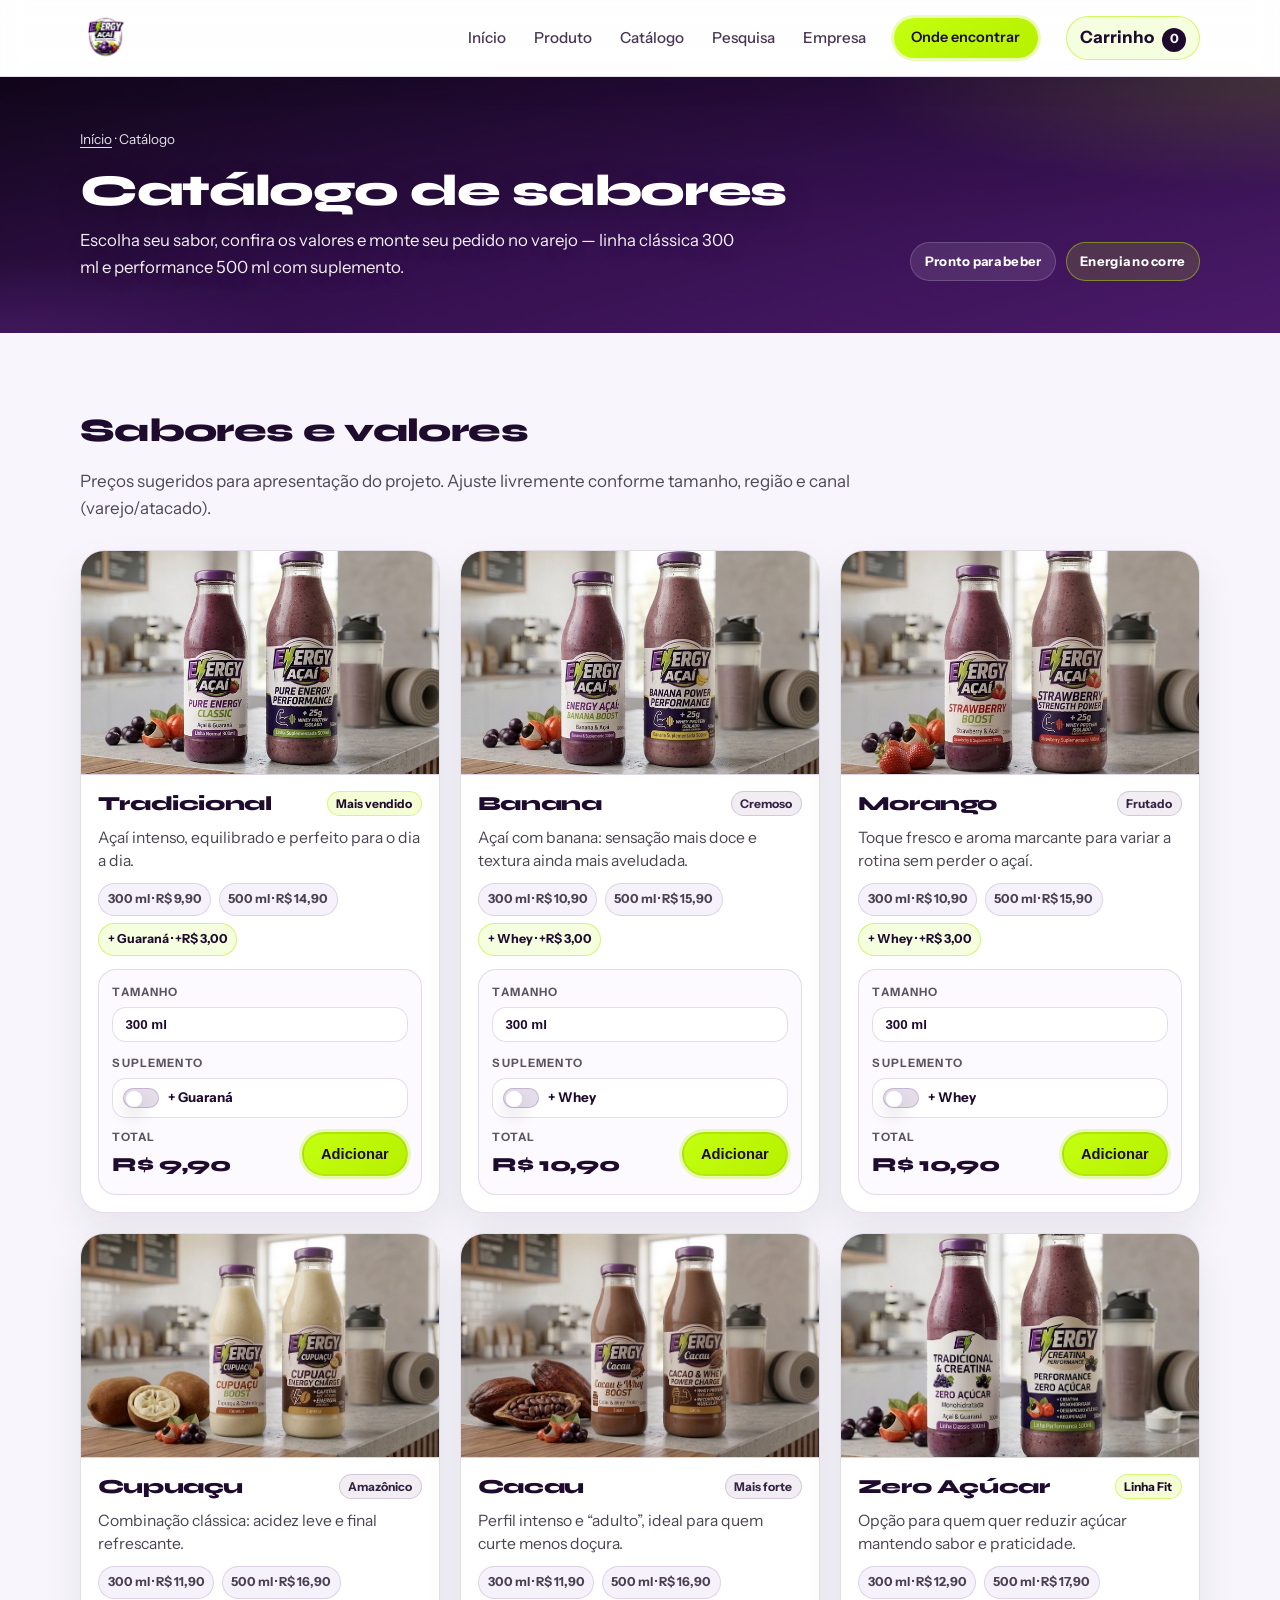
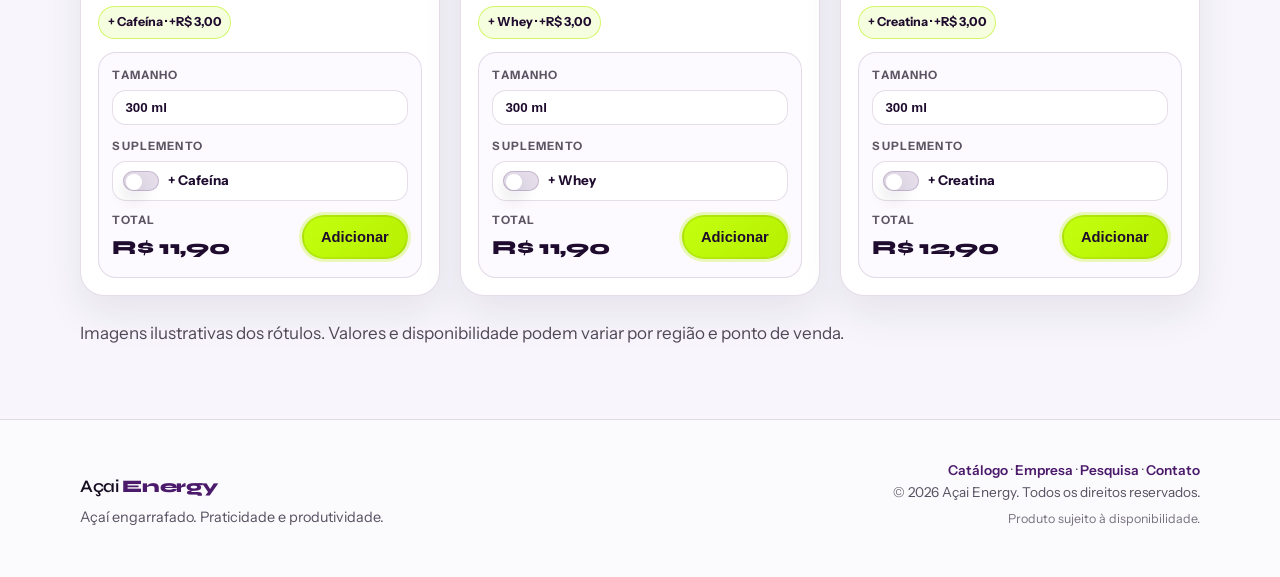
==== commit e0000d27: "alteração das pesquisas" ====
--- a/catalogo.html
+++ b/catalogo.html
@@ -29,7 +29,7 @@
         <a href="index.html">Início</a>
         <a href="index.html#produto">Produto</a>
         <a href="catalogo.html" aria-current="page">Catálogo</a>
-        <a href="pesquisas.html">Pesquisas</a>
+        <a href="pesquisas.html">Pesquisa</a>
         <a href="empresa.html">Empresa</a>
         <a class="nav-cta" href="index.html#contato">Onde encontrar</a>
         <button class="cart-link" type="button" id="cart-open" aria-label="Abrir carrinho">
@@ -398,7 +398,7 @@
         <p class="footer-tag">Açaí engarrafado. Praticidade e produtividade.</p>
       </div>
       <div class="footer-meta">
-        <p><a href="catalogo.html">Catálogo</a> · <a href="empresa.html">Empresa</a> · <a href="pesquisas.html">Pesquisas</a> · <a href="index.html#contato">Contato</a></p>
+        <p><a href="catalogo.html">Catálogo</a> · <a href="empresa.html">Empresa</a> · <a href="pesquisas.html">Pesquisa</a> · <a href="index.html#contato">Contato</a></p>
         <p>© <span id="year"></span> Açai Energy. Todos os direitos reservados.</p>
         <p class="footer-small">Produto sujeito à disponibilidade.</p>
       </div>
--- a/css/styles.css
+++ b/css/styles.css
@@ -1073,6 +1073,44 @@
   margin-top: auto;
 }
 
+.survey-single-wrap {
+  max-width: 560px;
+  margin-inline: auto;
+}
+
+.survey-card--featured {
+  padding: 1.5rem 1.65rem;
+}
+
+.survey-card--featured h2 {
+  margin: 0;
+  font-family: var(--font-display);
+  font-size: clamp(1.25rem, 2.5vw, 1.5rem);
+  font-weight: 800;
+  letter-spacing: -0.02em;
+  color: var(--purple-deep);
+  line-height: 1.15;
+}
+
+.survey-topics {
+  margin: 0;
+  padding-left: 1.15rem;
+  color: color-mix(in srgb, var(--ink) 78%, white);
+  font-size: 0.95rem;
+  line-height: 1.55;
+}
+
+.survey-topics li + li {
+  margin-top: 0.35rem;
+}
+
+.survey-footnote {
+  margin: 0.75rem 0 0;
+  font-size: 0.85rem;
+  color: rgba(24, 14, 34, 0.65);
+  text-align: center;
+}
+
 @media (max-width: 900px) {
   .surveys-grid {
     grid-template-columns: 1fr;
